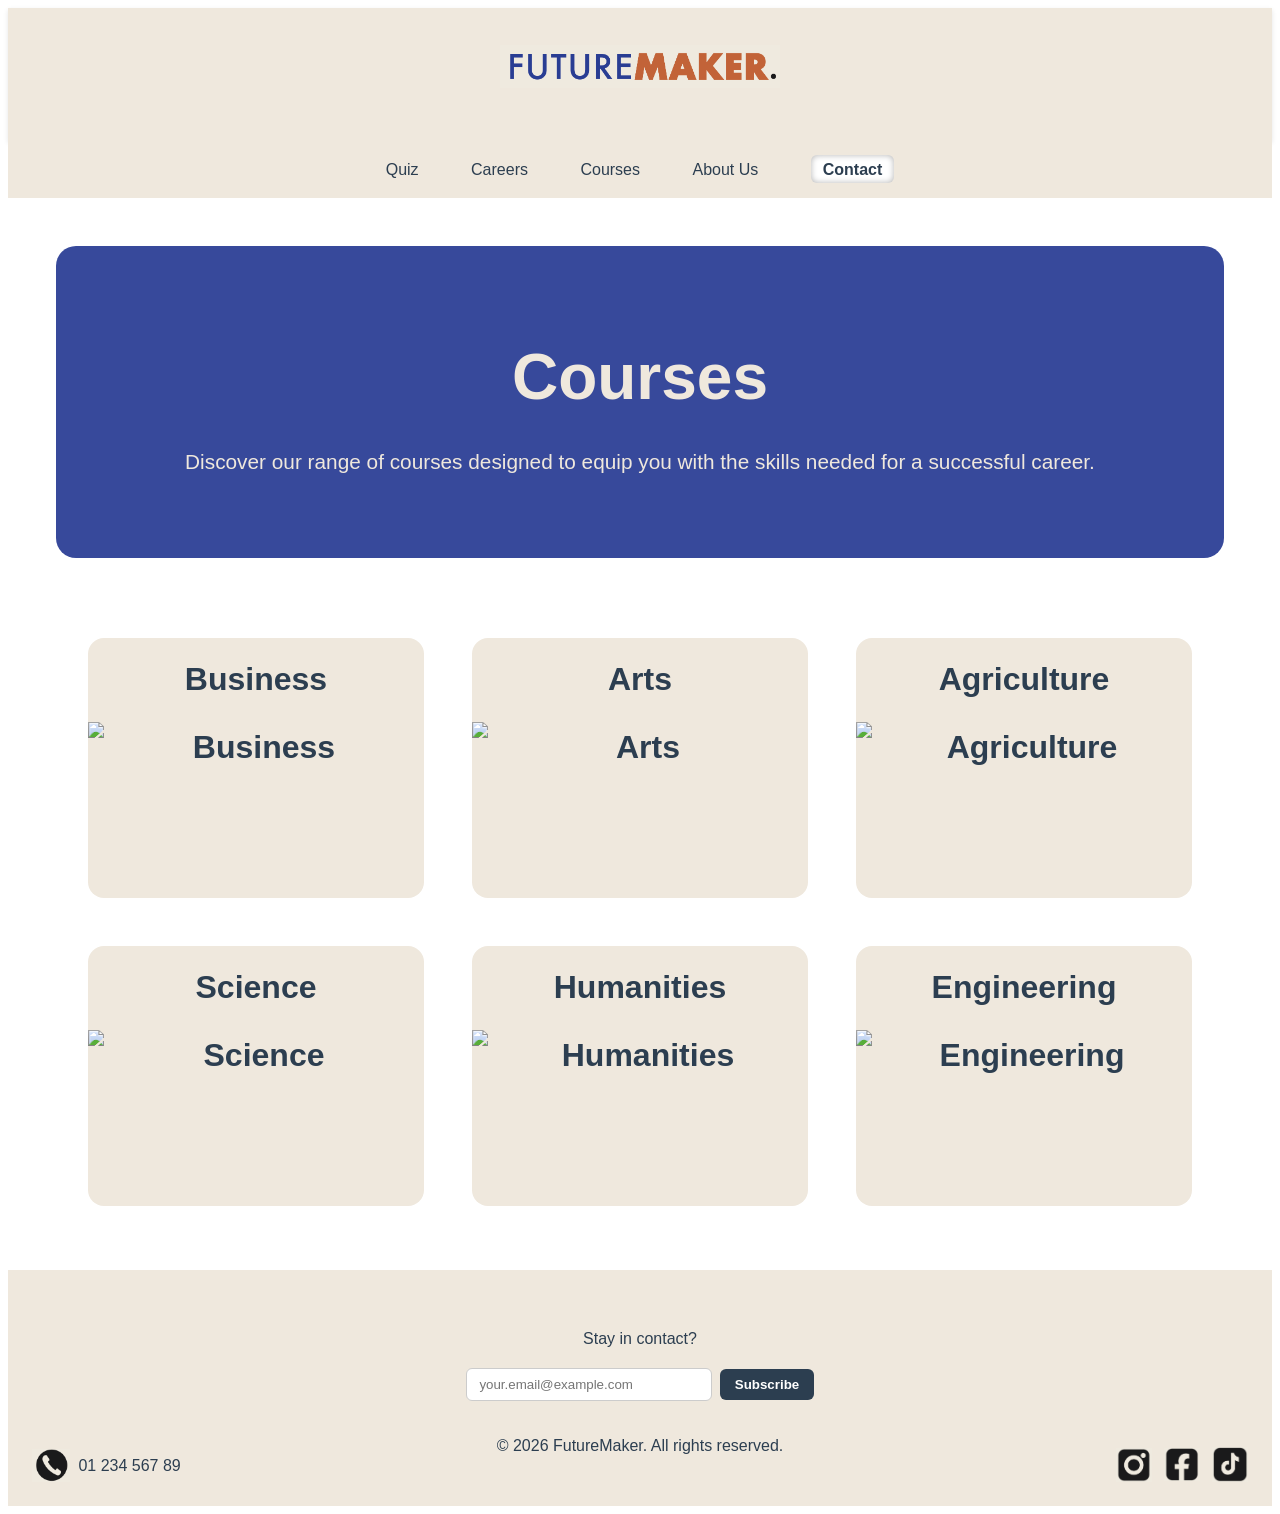
==== courses.html @ 0be574d5 "Add files via upload" ====
<!DOCTYPE html>
<html lang="en">
<head>
    <meta charset="UTF-8">
    <meta name="viewport" content="width=device-width, initial-scale=1.0">
    <title>Home - FutureMaker</title>
    <link rel="stylesheet" href="styles.css">
    <link rel="stylesheet" href="coursesncareers.css">
</head>
<body>
    <header>
        <h1><a href="index.html" class="logo-link"><img src="Assets/Logo.png" alt="FutureMaker logo" class="site-logo"></a></h1>
    </header>

    <nav> <!-- Navigation Bar -->
        <a href="quiz.html">Quiz</a>
        <a href="careers.html">Careers</a>
        <a href="courses.html">Courses</a>
        <a href="about.html">About Us</a>
        <a href="contact.html">Contact</a>
    </nav>

    <section class="courses-hero">
        <h2>Courses</h2>
        <p>Discover our range of courses designed to equip you with the skills needed for a successful career.</p>
    </section>

    <main>
        <div class="container">
            <a class="item" href="subpage.html">
                <span>Business</span>
                <img src="Assets/business.png" alt="Business">
            </a>
            <a class="item" href="subpage.html">
                <span>Arts</span>
                <img src="Assets/art.png" alt="Arts">
            </a>
            <a class="item" href="subpage.html">
                <span>Agriculture</span>
                <img src="Assets/agriculture.png" alt="Agriculture">
            </a>
            <a class="item" href="subpage.html">
                <span>Science</span>
                <img src="Assets/science.jpg" alt="Science">
            </a>
            <a class="item" href="subpage.html">
                <span>Humanities</span>
                <img src="Assets/humanities.png" alt="Humanities">
            </a>
            <a class="item" href="subpage.html">
                <span>Engineering</span>
                <img src="Assets/engineer.png" alt="Engineering">
            </a>
        </div>
    </main>

    <footer>
        <div class="footer-content">
            <p>Stay in contact?</p>
            <form class="footer-form" novalidate>
                <input type="email" name="email" id="footer-email" placeholder="your.email@example.com" required>
                <button type="submit">Subscribe</button>
                <div class="footer-feedback"></div>
            </form>
            <p>&copy; 2026 FutureMaker. All rights reserved.</p>
        </div>
        <div class="footer-phone" aria-label="Phone contact">
            <img src="Assets/Phone.png" alt="Phone icon">
            <span>01 234 567 89</span>
        </div>
        <div class="footer-social" aria-label="Social media links">
            <a href="https://www.instagram.com" target="_blank">
                <img src="Assets/instagram.png" alt="Instagram">
            </a>
            <a href="https://www.facebook.com" target="_blank">
                <img src="Assets/facebook.png" alt="Facebook">
            </a>
            <a href="https://www.tiktok.com" target="_blank">
                <img src="Assets/tiktok.png" alt="TikTok">
            </a>
        </div>
    </footer>

    <script src="js/footer.js"></script>
</body>
</html>
---- styles.css ----
<style>
        * {
            margin: 0;
            padding: 0;
            box-sizing: border-box;
        }

        body {
            font-family: 'Futura', 'Trebuchet MS', Arial, sans-serif;
            line-height: 1.6;
            color: #333;
        }
        /* Header */
        header {
            background-color: #efe8dd;
            color: #2c3e50;
            padding: 1rem 0;
            box-shadow: 0 2px 5px rgba(0, 0, 0, 0.1);
        }

        header h1 {
            text-align: center;
            font-size: 2rem;
        }

        header h1 a {
            color: white;
            text-decoration: none;
            display: inline-flex;
            align-items: center;
            justify-content: center;
        }
        /* Logo */
        .site-logo {
            display: block;
            max-height: 3rem;
            width: auto;
            max-width: min(280px, 70vw);
            object-fit: contain;
        }
        /* Navigation Bar */
        nav {
            background-color: #efe8dd;
            padding: 1rem;
            text-align: center;
        }

        nav a {
            color: #2c3e50;
            text-decoration: none;
            margin: 0 1.5rem;
            transition: color 0.3s;
        }

        nav a:hover {
            color: #3498db;
        }

        nav a[href="contact.html"] {
            font-weight: 700;
            padding: 0.35rem 0.75rem;
            border-radius: 6px;
            background-color: white;
            color: #2c3e50;
            box-shadow: inset 0 0 6px rgba(0, 0, 0, 0.3)
        }

        nav a[href="contact.html"]:hover {
            background-color: #3498db;
            border-color: #3498db;
            color: white;
        }

        main {
            max-width: 100vw;
            margin: 2rem auto;
            padding: 0rem;
        }

        .hero {
            background: #34495e;
            color: white;
            padding: 3rem 2rem;
            border-radius: 10px;
            text-align: center;
            margin-bottom: 2rem;
        }

        .hero h2 {
            font-size: 2.5rem;
            margin-bottom: 1rem;
        }

        .hero p {
            font-size: 1.1rem;
        }

        .content-section {
            margin-bottom: 2rem;
        }

        .content-section h3 {
            color: #2c3e50;
            margin-bottom: 1rem;
            border-bottom: 2px solid #3498db;
            padding-bottom: 0.5rem;
        }
        /* Footer */
        footer {
            position: relative;
            background-color: #efe8dd;
            color: #2c3e50;
            text-align: center;
            padding: 2.5rem 2rem 2rem;
        }

        .footer-content {
            max-width: 900px;
            margin: 0 auto;
        }
        /* Footer Phone Number*/
        .footer-phone {
            position: absolute;
            left: 1.5rem;
            bottom: 1.5rem;
            display: inline-flex;
            align-items: center;
            gap: 0.5rem;
            color: #2c3e50;
            font-weight: 500;
        }

        .footer-phone img {
            display: block;
            width: clamp(28px, 3vw, 50px);
            height: auto;
        }
        /* Footer Social*/
        .footer-social {
            position: absolute;
            right: 1.5rem;
            bottom: 1.5rem;
            display: flex;
            gap: 0.75rem;
            align-items: center;
        }

        .footer-social a {
            display: inline-flex;
            align-items: center;
            justify-content: center;
            width: clamp(24px, 3vw, 36px);
            height: auto;
        }

        .footer-social img {
            width: 100%;
            height: auto;
            display: block;
        }

        /* Footer form*/
        .footer-form{
            display:flex;
            gap:0.5rem;
            justify-content:center;
            align-items:center;
            flex-wrap:wrap;
            margin-bottom:0.75rem;
        }
        .footer-form input[type="email"]{
            padding:0.5rem 0.75rem;
            border-radius:6px;
            border:1px solid #ccc;
            min-width:220px;
        }
        .footer-form button{
            padding:0.5rem 0.9rem;
            border-radius:6px;
            border:none;
            background:#2c3e50;
            color:white;
            font-weight: 700;
            cursor:pointer;
        }
        .footer-form button:hover{
            background:#2b82c7;
        }
        .footer-feedback{
            display:block;
            color:#2c3e50;
            margin-top:0.5rem;
            width:100%;
            text-align:center;
        }
---- coursesncareers.css ----
/* Hero Styles */
.careers-hero,
.courses-hero,
.subpage-hero {
    padding: 5rem;
    border-radius: 20px;
    text-align: center;
    margin: 3rem;
}

/* Hero Themes */
.careers-hero {
    background: #CF6339;
    color: #efe8dd;
} 

.courses-hero {
    background: #37499B;
    color: #efe8dd;
} 

.subpage-hero {
    background: #efe8dd;
    color: #2c3e50;
}

/* Hero Typography */
.courses-hero h2, 
.careers-hero h2, 
.subpage-hero h2 {
    font-size: clamp(1.5rem, 4vw + 1rem, 4rem);
    margin-bottom: 1rem;
    margin-top: 0;
}

.courses-hero p, 
.careers-hero p, 
.subpage-hero p {
    font-size: clamp(0.5rem, 1vw + 0.5rem, 1.5rem);
    margin: 0;
}

.sticky-element {
  position: sticky;
  top: 1rem;
  align-self: start;
  z-index: 10;
  background: #efe8dd;
  color: #2c3e50;
  padding: 0.75rem 1rem;
  border-radius: 0.75rem;
  margin: 1rem 3rem;
  box-shadow: 0 4px 6px rgba(0, 0, 0, 0.1);
}

.sticky-element a { 
  color: #2c3e50;
  text-decoration: none;
  font-weight: bold;
}

/* Layout Containers */
.container,
.subpage-container {
    display: grid;
    padding: 2rem;
    gap: 3rem;
    margin: 0 3rem;
}

.container {
    grid-template-columns: repeat(3, 1fr);
}

.subpage-container {
    grid-template-columns: repeat(4, 1fr);
}

/* Grid Items */
.container .item,
.subpage-container .item {
    display: flex;
    flex-direction: column;
    background-color: #efe8dd;
    font-size: 2rem;
    text-align: center;
    border-radius: 1rem;
    align-items: center;
    justify-content: center;
    gap: 1rem;
    min-height: 260px;
    height: 100%;
    color: #2c3e50;
    text-decoration: none;
    font-weight: 600;
    overflow: hidden
}

.container .item img,
.subpage-container .item img {
    width: 100%;
    max-width: 25rem;
    height: 10rem;
    object-fit: cover;
    display: block;
}

/* Media Queries */
@media (max-width: 768px) {
  .container, .subpage-container {
    grid-template-columns: 1fr;
  }

  .careers-hero, .courses-hero, .subpage-hero {
    padding: 3rem 2rem;
    margin: 2rem;
  }
}
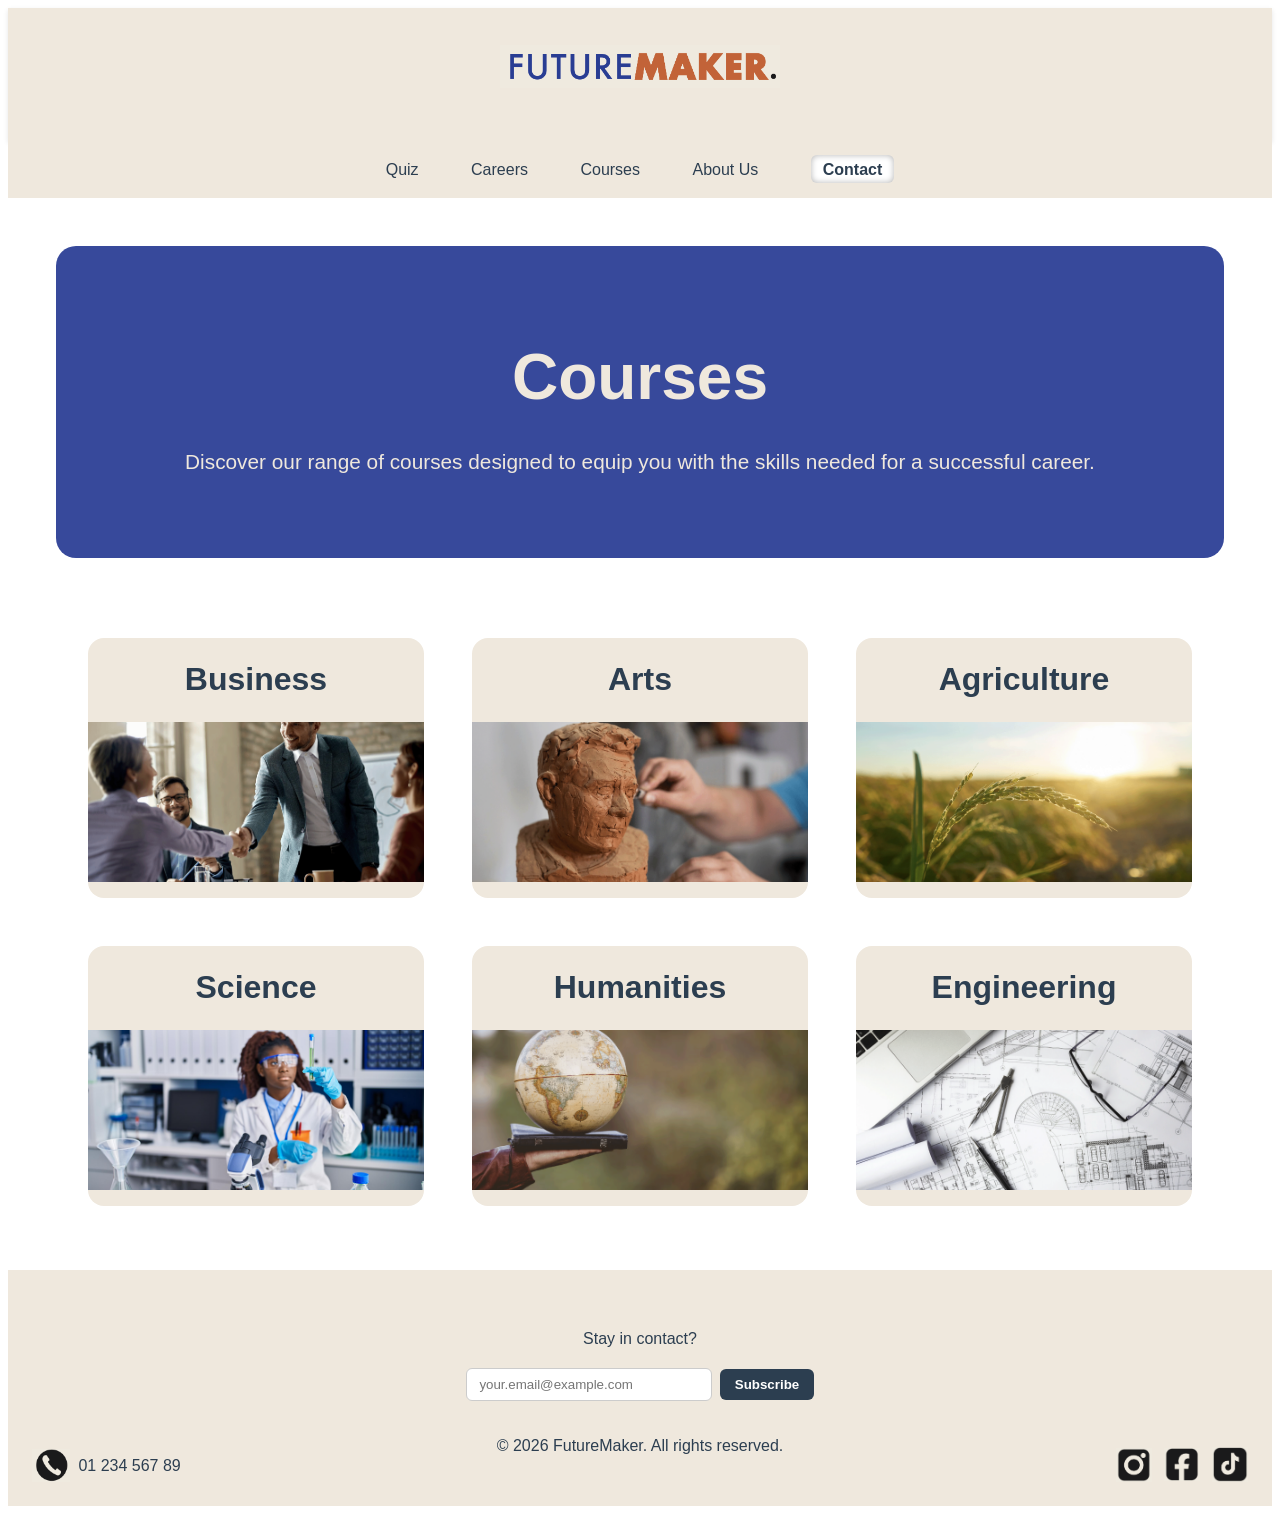
==== commit 5294c22c: "Update image file names to match case sensitivity" ====
--- a/courses.html
+++ b/courses.html
@@ -29,27 +29,27 @@
         <div class="container">
             <a class="item" href="subpage.html">
                 <span>Business</span>
-                <img src="Assets/business.png" alt="Business">
+                <img src="Assets/Business.png" alt="Business">
             </a>
             <a class="item" href="subpage.html">
                 <span>Arts</span>
-                <img src="Assets/art.png" alt="Arts">
+                <img src="Assets/Art.png" alt="Arts">
             </a>
             <a class="item" href="subpage.html">
                 <span>Agriculture</span>
-                <img src="Assets/agriculture.png" alt="Agriculture">
+                <img src="Assets/Agriculture.png" alt="Agriculture">
             </a>
             <a class="item" href="subpage.html">
                 <span>Science</span>
-                <img src="Assets/science.jpg" alt="Science">
+                <img src="Assets/Science.jpg" alt="Science">
             </a>
             <a class="item" href="subpage.html">
                 <span>Humanities</span>
-                <img src="Assets/humanities.png" alt="Humanities">
+                <img src="Assets/Humanities.png" alt="Humanities">
             </a>
             <a class="item" href="subpage.html">
                 <span>Engineering</span>
-                <img src="Assets/engineer.png" alt="Engineering">
+                <img src="Assets/Engineer.png" alt="Engineering">
             </a>
         </div>
     </main>
@@ -83,4 +83,4 @@
 
     <script src="js/footer.js"></script>
 </body>
-</html>+</html>
